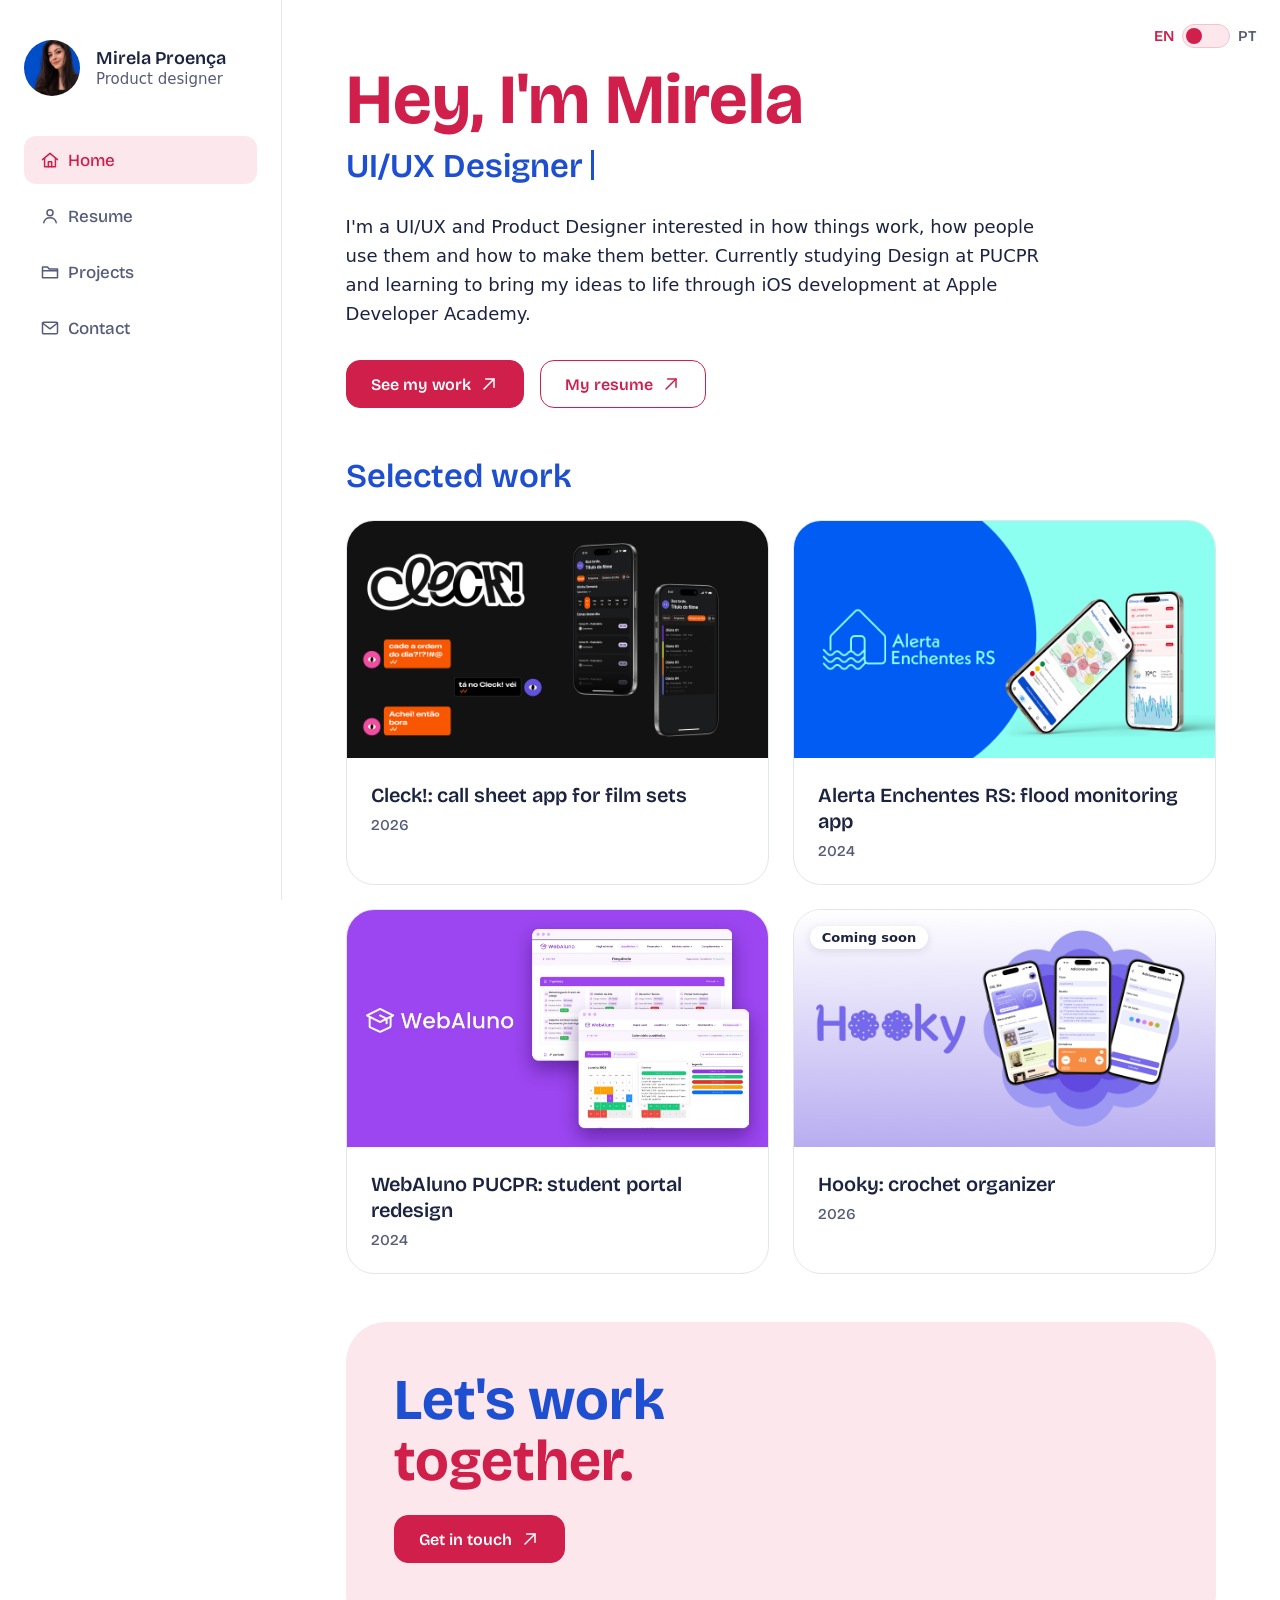
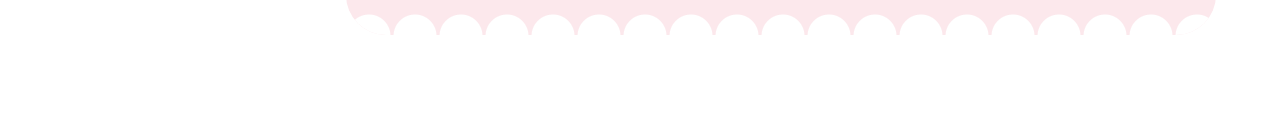
==== index.html @ 4e5e3536 "upload arquivos" ====
<!DOCTYPE html>
<html lang="en">
<head>
  <meta charset="UTF-8" />
  <meta name="viewport" content="width=device-width, initial-scale=1" />
  <title>Mirela Proença — UI/UX Designer</title>
  <meta name="description" content="Portfólio de Mirela Proença, UI/UX Designer." />

  <link rel="preconnect" href="https://fonts.googleapis.com" />
  <link rel="preconnect" href="https://fonts.gstatic.com" crossorigin />
  <link href="https://fonts.googleapis.com/css2?family=Bricolage+Grotesque:opsz,wght@12..96,200..800&display=swap" rel="stylesheet" />
  <link rel="stylesheet" href="styles.css" />
  <!-- about.css traz componentes compartilhados (stickers etc.) que a home também usa -->
  <link rel="stylesheet" href="about.css" />
  <link rel="stylesheet" href="home.css" />
</head>
<body>
  <div class="layout">

    <!-- ========== SIDEBAR ========== -->
    <aside class="sidebar">
      <a href="index.html" class="profile">
        <img class="profile__photo" src="assets/mirela.jpg" alt="Foto de Mirela Proença" />
        <div class="profile__info">
          <strong class="profile__name">Mirela Proença</strong>
          <span class="profile__role">Product designer</span>
        </div>
      </a>

      <nav class="nav" aria-label="Navegação principal">
        <a href="index.html" class="nav__item nav__item--active" aria-current="page">
          <svg viewBox="0 0 24 24" aria-hidden="true"><path d="M3 11.5 12 4l9 7.5"/><path d="M5.5 10v10h13V10"/><path d="M10 20v-6h4v6"/></svg>
          <span>Home</span>
        </a>
        <a href="about.html" class="nav__item">
          <svg viewBox="0 0 24 24" aria-hidden="true"><circle cx="12" cy="8" r="3.6"/><path d="M4.5 20c.8-4 3.7-6 7.5-6s6.7 2 7.5 6"/></svg>
          <span>Resume</span>
        </a>
        <a href="projects.html" class="nav__item">
          <svg viewBox="0 0 24 24" aria-hidden="true"><path d="M3 7.5V19h18V8.5H11L9 6H3z"/><path d="M3 10.5h18"/></svg>
          <span>Projects</span>
        </a>
        <a href="contact.html" class="nav__item">
          <svg viewBox="0 0 24 24" aria-hidden="true"><rect x="3" y="5" width="18" height="14" rx="1.5"/><path d="m3 6 9 7 9-7"/></svg>
          <span>Contact</span>
        </a>
      </nav>
    </aside>

    <!-- ========== CONTEÚDO ========== -->
    <main class="main">

      <!-- Hero -->
      <section class="hero">
        <h1 class="hero__title">Hey, I'm Mirela</h1>

        <!-- O cargo alterna sozinho; edite a lista em data-roles (separe com |) -->
        <h2 class="hero__subtitle" aria-label="UI/UX Designer, Product Designer, Mom to two schnauzers and a turtle">
          <span class="hero__role" data-roles="UI/UX Designer|Product Designer|Mom to two schnauzers and a turtle" aria-hidden="true">UI/UX Designer</span>
        </h2>

        <!-- EDITE: conte sua história com suas palavras -->
        <p class="hero__text">
          I'm a UI/UX and Product Designer interested in how things work, how people use them and how to make them better.
Currently studying Design at PUCPR and learning to bring my ideas to life through iOS development at Apple Developer Academy.
        </p>

        <div class="hero__actions">
          <a href="projects.html" class="btn btn--primary">
            See my work
            <svg viewBox="0 0 24 24" aria-hidden="true"><path d="M6 18 18 6"/><path d="M8 6h10v10"/></svg>
          </a>
          <a href="about.html" class="btn btn--outline">
            My resume
            <svg viewBox="0 0 24 24" aria-hidden="true"><path d="M6 18 18 6"/><path d="M8 6h10v10"/></svg>
          </a>
        </div>
      </section>

      <!-- Selected work -->
      <section class="works" aria-labelledby="works-title">
        <h2 id="works-title" class="works__title">Selected work</h2>

        <div class="works__grid">

          <a href="cleck.html" class="card">
            <div class="card__image">
              <img src="assets/projects/cleck-cover.jpg" alt="Cleck!: call sheet app for film sets" />
            </div>
            <div class="card__body">
              <h3 class="card__title">Cleck!: call sheet app for film sets</h3>
              <span class="card__year">2026</span>
            </div>
          </a>

          <a href="alerta-enchentes.html" class="card">
            <div class="card__image">
              <img src="assets/projects/alerta-cover.jpg" alt="Alerta Enchentes RS: flood monitoring app" />
            </div>
            <div class="card__body">
              <h3 class="card__title">Alerta Enchentes RS: flood monitoring app</h3>
              <span class="card__year">2024</span>
            </div>
          </a>

          <a href="webaluno.html" class="card">
            <div class="card__image">
              <img src="assets/projects/webaluno-cover.jpg" alt="WebAluno PUCPR: student portal redesign" />
            </div>
            <div class="card__body">
              <h3 class="card__title">WebAluno PUCPR: student portal redesign</h3>
              <span class="card__year">2024</span>
            </div>
          </a>

          <div class="card card--soon">
            <span class="card__badge">Coming soon</span>
            <div class="card__image">
              <img src="assets/projects/hooky-cover.jpg" alt="Hooky: crochet organizer" />
            </div>
            <div class="card__body">
              <h3 class="card__title">Hooky: crochet organizer</h3>
              <span class="card__year">2026</span>
            </div>
          </div>
        </div>
      </section>

      <!-- CTA final -->
      <section class="cta gallery-cta" aria-labelledby="cta-title">
        <div class="cta__content">
          <h2 id="cta-title" class="cta__title">
            Let's work<br /><span>together.</span>
          </h2>
          <a href="contact.html" class="btn btn--primary">
            Get in touch
            <svg viewBox="0 0 24 24" aria-hidden="true"><path d="M6 18 18 6"/><path d="M8 6h10v10"/></svg>
          </a>
        </div>
      </section>

    </main>
  </div>

  <script src="i18n.js"></script>
  <script src="home.js"></script>
</body>
</html>
---- styles.css ----
/* ==========================================================
   Portfólio — Mirela Proença
   Ajuste as cores e a fonte nas variáveis abaixo.
   ========================================================== */

:root {
  /* Cores (valores aproximados do protótipo — confira no Figma) */
  --red: #cf1f4a;
  --red-soft: #fce8ec;       /* fundo do item ativo */
  --pink-border: #f3c3ce;    /* bordas rosa claras */
  --pink-text: #c2415f;      /* texto/ícones dos itens inativos */
  --blue: #1f4fd1;
  --gray: #ababab;           /* placeholder de imagem */
  --text: #1c2340;          /* texto corrido */
  --ink-soft: #565c78;      /* texto secundário */
  --surface: #f6f6fa;       /* fundo neutro de apoio */
  --line: #e4e4ec;
  --bg: #fff;

  /* Tipografia */
  --font: "Bricolage Grotesque", system-ui, sans-serif;   /* títulos, menu, botões, stickers */
  --font-body: -apple-system, BlinkMacSystemFont, "SF Pro Text", "SF Pro Display", system-ui, "Segoe UI", sans-serif;   /* corpo de texto (SF Pro) */
  
  /* Layout */
  --sidebar-w: 22%;
  --radius-lg: 40px;
  --radius-md: 28px;
  --radius-sm: 18px;

  /* Escala de texto: use sempre estes tamanhos */
  --fs-xs: 0.8125rem;   /* etiquetas */
  --fs-sm: 0.9375rem;   /* legendas e apoio */
  --fs-body: 1.125rem;  /* texto corrido */
  --fs-h3: 1.25rem;     /* títulos de cards e etapas */
  --fs-h2: clamp(1.75rem, 2.6vw, 2.25rem);   /* títulos de seção */
  --lh-body: 1.6;
  --section-gap: var(--space-6);

  /* Grid de 8 pontos: todo espaçamento é múltiplo de 8.
     O meio-passo (4 e 12) só entra em elementos pequenos, como tags. */
  --space-half: 4px;
  --space-1: 8px;
  --space-1-5: 12px;
  --space-2: 16px;
  --space-3: 24px;
  --space-4: 32px;
  --space-5: 40px;
  --space-6: 48px;
  --space-7: 56px;
  --space-8: 64px;
  --space-9: 72px;
  --space-10: 80px;
}

*, *::before, *::after { box-sizing: border-box; }

html { scroll-behavior: smooth; }

body {
  margin: 0;
  font-family: var(--font-body);
  color: var(--text);
  background: var(--bg);
  -webkit-font-smoothing: antialiased;
}

/* Bricolage Grotesque só em títulos e elementos de destaque; o resto é SF Pro */
h1, h2, h3, h4,
.nav__item,
.sticker,
.profile__name,
.card__year { font-family: var(--font); }

a { color: inherit; text-decoration: none; }

a:focus-visible,
button:focus-visible { outline: 3px solid var(--blue); outline-offset: 3px; }
img { max-width: 100%; display: block; }

svg {
  width: 1.25em;
  height: 1.25em;
  fill: none;
  stroke: currentColor;
  stroke-width: 1.8;
  stroke-linecap: round;
  stroke-linejoin: round;
  flex: none;
}

/* ---------- Layout geral ---------- */

.layout {
  display: grid;
  grid-template-columns: minmax(240px, var(--sidebar-w)) 1fr;
  min-height: 100vh;
}

/* ---------- Sidebar ---------- */

.sidebar {
  position: sticky;
  top: 0;
  height: 100vh;
  padding: var(--space-5) var(--space-3);
  border-right: 1px solid var(--line);
  display: flex;
  flex-direction: column;
  gap: var(--space-5);
}

.profile {
  display: flex;
  align-items: center;
  gap: var(--space-2);
}

.profile__photo {
  width: 56px;
  height: 56px;
  border-radius: 50%;
  object-fit: cover;
  background: var(--red-soft); /* aparece se a foto não carregar */
}

.profile__info { display: flex; flex-direction: column; line-height: 1.25; }
.profile__name { font-size: 1.125rem; font-weight: 600; }
.profile__role { font-size: var(--fs-sm); font-weight: 400; color: var(--ink-soft); }

.nav { display: flex; flex-direction: column; gap: var(--space-1); }

.nav__item {
  display: flex;
  align-items: center;
  gap: var(--space-1);
  padding: 0 var(--space-2);
  font-size: 1.0625rem;
  font-weight: 500;
  color: var(--ink-soft);
  border-radius: 12px;
  transition: background 0.2s, color 0.2s;
  min-height: 48px;
}

.nav__item svg { width: 1.25rem; height: 1.25rem; }

.nav__item:hover {
  background: var(--surface);
  color: var(--text);
}

.nav__item--active {
  background: var(--red-soft);
  color: var(--red);
}

/* ---------- Conteúdo principal ---------- */

.main {
  padding: var(--space-8) var(--space-8) var(--space-10);
  max-width: 1200px;
}

/* ---------- Hero ---------- */

.hero__title {
  margin: 0;
  font-size: clamp(2.75rem, 5.5vw, 4.5rem);
  font-weight: 700;
  line-height: 1.05;
  color: var(--red);
}

.hero__subtitle {
  margin: var(--space-1) 0 0;
  min-height: 1.3em; /* o efeito de digitação não empurra a página */
  font-size: clamp(1.5rem, 2.6vw, 2.25rem);
  font-weight: 600;
  color: var(--blue);
}

.hero__text {
  margin: var(--space-3) 0 0;
  max-width: 62ch;
  font-size: var(--fs-body);
  line-height: var(--lh-body);
  color: var(--text);
}

.hero__actions {
  display: flex;
  flex-wrap: wrap;
  gap: var(--space-2);
  margin-top: var(--space-4);
}

.btn {
  display: inline-flex;
  align-items: center;
  gap: var(--space-1);
  padding: 0 var(--space-3);
  font-family: var(--font);
  font-size: 1rem;
  font-weight: 600;
  border-radius: 14px;
  border: 1.5px solid var(--red);
  transition: transform 0.15s, background 0.2s, color 0.2s;
  min-height: 48px;
}

.btn:hover { transform: translateY(-2px); }

.btn--primary { background: var(--red); color: #fff; }
.btn--primary:hover { background: #ad1a3e; }

.btn--outline { background: transparent; color: var(--red); }
.btn--outline:hover { background: var(--red-soft); }

/* ---------- Recent works ---------- */

.works {
  margin-top: var(--section-gap);
}

.works__title {
  margin: 0 0 var(--space-3);
  font-size: var(--fs-h2);
  font-weight: 600;
  color: var(--blue);
}

.works__grid {
  display: grid;
  grid-template-columns: repeat(2, minmax(0, 1fr));
  gap: var(--space-3);
}

.card {
  display: flex;
  flex-direction: column;
  background: #fff;
  border: 1px solid var(--line);
  border-radius: var(--radius-md);
  overflow: hidden;
  transition: transform 0.2s, box-shadow 0.2s;
}

.card:hover {
  transform: translateY(-4px);
  box-shadow: 0 12px 28px rgba(28, 35, 64, 0.12);
}

.card__image {
  position: relative;
  display: grid;
  place-items: center;
  aspect-ratio: 1.9 / 1;
  background: var(--surface);
}

/* Enquanto o projeto não tem imagem, o card mostra uma capa com o nome.
   Ao colocar a <img>, a capa some sozinha. */
.card__image:not(:has(img)) {
  background-image: radial-gradient(rgba(255, 255, 255, 0.18) 1.5px, transparent 1.6px);
  background-size: 22px 22px;
  font-family: var(--font);
  font-size: clamp(1.75rem, 3vw, 2.5rem);
  font-weight: 700;
  text-align: center;
}
.card[href="cleck.html"] .card__image:not(:has(img)) { background-color: var(--blue); color: #fff; }
.card[href="cleck.html"] .card__image:not(:has(img))::after { content: "Cleck!"; }
.card[href="alerta-enchentes.html"] .card__image:not(:has(img)) { background-color: #1a2f8f; color: #fff; }
.card[href="alerta-enchentes.html"] .card__image:not(:has(img))::after { content: "Alerta Enchentes RS"; padding: 0 var(--space-3); }
.card[href="webaluno.html"] .card__image:not(:has(img)) { background-color: #f6c445; color: var(--text); }
.card[href="webaluno.html"] .card__image:not(:has(img))::after { content: "WebAluno"; }
.card--soon .card__image:not(:has(img)) { background-color: var(--red-soft); color: var(--red); background-image: none; }
.card--soon .card__image:not(:has(img))::after { content: "Hooky"; }

/* projeto ainda em andamento: não é link */
.card--soon { position: relative; cursor: default; }
.card--soon:hover { transform: none; box-shadow: none; }

.card__badge {
  position: absolute;
  top: var(--space-2);
  left: var(--space-2);
  z-index: 1;
  padding: var(--space-half) var(--space-1-5);
  font-size: var(--fs-xs);
  font-weight: 600;
  color: var(--text);
  background: #fff;
  border-radius: 999px;
  box-shadow: 0 2px 8px rgba(28, 35, 64, 0.12);
}

.card__image img { width: 100%; height: 100%; object-fit: cover; }

.card__body { padding: var(--space-3); }

.card__title {
  margin: 0;
  font-size: var(--fs-h3);
  font-weight: 600;
  line-height: 1.3;
  color: var(--text);
}

.card__year {
  display: block;
  margin-top: var(--space-1);
  font-size: var(--fs-sm);
  font-weight: 500;
  color: var(--ink-soft);
}

/* ---------- Responsivo ---------- */

@media (max-width: 1000px) {
  .main { padding: var(--space-8) var(--space-5) var(--space-10); }
  .works__grid { grid-template-columns: 1fr; }
}

@media (max-width: 800px) {
  :root { --section-gap: var(--space-5); }

  .layout { grid-template-columns: 1fr; align-content: start; }

  .sidebar {
    position: static;
    height: auto;
    padding: var(--space-3);
    gap: var(--space-3);
    border-right: 0;
    border-bottom: 1px solid var(--line);
  }

  .nav {
    flex-direction: row;
    flex-wrap: wrap;
    gap: var(--space-1);
  }

  .profile { padding-right: calc(var(--space-1) * 13); } /* espaço para a chave de idioma */
  .nav__item { padding: 0 var(--space-1); font-size: var(--fs-sm); gap: var(--space-1); min-height: 40px; }
  .nav__item svg { width: 1.2rem; height: 1.2rem; }

  .main { padding: var(--space-5) var(--space-3) var(--space-7); }
}
---- about.css ----
/* ==========================================================
   Página About me — usa as variáveis e componentes do styles.css
   ========================================================== */

:root {
  --yellow: #f6c445;
  --navy: #1a2f8f;
  /* asterisco usado como marcador da timeline (vira máscara, então segue a cor de fundo) */
  --asterisk: url("data:image/svg+xml,%3Csvg xmlns='http://www.w3.org/2000/svg' viewBox='0 0 24 24'%3E%3Cpath d='M12 2.5v19M3.8 7.2l16.4 9.6M3.8 16.8l16.4-9.6' stroke='black' stroke-width='3.6' stroke-linecap='round' fill='none'/%3E%3C/svg%3E");
}

.about { display: flex; flex-direction: column; gap: var(--section-gap); }

.about__intro .btn { margin-top: var(--space-3); }

.about__grid {
  display: grid;
  grid-template-columns: minmax(0, 1fr) minmax(0, 1.25fr);
  gap: var(--space-6);
  align-items: start;
}

.about__grid--even { grid-template-columns: repeat(2, minmax(0, 1fr)); }

.block__title {
  margin: 0 0 var(--space-3);
  font-size: var(--fs-h2);
  font-weight: 600;
  color: var(--blue);
}

/* ---------- Timeline ---------- */

.timeline {
  list-style: none;
  margin: 0;
  padding: 0;
  display: flex;
  flex-direction: column;
  gap: var(--space-4);
}

.timeline__item {
  position: relative;
  display: flex;
  flex-direction: column;
  gap: var(--space-half);
  padding-left: var(--space-4);
  font-size: var(--fs-body);
  line-height: var(--lh-body);
}

/* marcador: asterisco azul */
.timeline__star {
  position: absolute;
  left: 0;
  top: 0;
  width: 24px;
  height: 24px;
  background: var(--blue);
  -webkit-mask: var(--asterisk) center / contain no-repeat;
  mask: var(--asterisk) center / contain no-repeat;
}

.timeline__date { font-size: var(--fs-sm); font-weight: 600; color: var(--red); }
.timeline__role { font-family: var(--font); font-size: var(--fs-h3); line-height: 1.3; font-weight: 600; color: var(--blue); }
.timeline__place { color: var(--text); }

/* tags rosa (ex.: User Research, SwiftUI) */
.tags {
  list-style: none;
  margin: var(--space-1) 0 0;
  padding: 0;
  display: flex;
  flex-wrap: wrap;
  gap: var(--space-1);
}

.tags li {
  padding: var(--space-half) var(--space-1-5);
  font-size: var(--fs-xs);
  font-weight: 600;
  color: var(--red);
  background: var(--red-soft);
  border-radius: 999px;
}

/* ---------- Licenças e certificados, agrupados por área ---------- */

.cert-groups {
  display: grid;
  grid-template-columns: repeat(2, minmax(0, 1fr));
  gap: var(--space-3);
}

.cert-group {
  padding: var(--space-4);
  border: 1px solid var(--line);
  border-radius: var(--radius-md);
}

.cert-group__title {
  margin: 0 0 var(--space-2);
  font-size: var(--fs-h3);
  font-weight: 600;
  color: var(--blue);
}

.certs {
  list-style: none;
  margin: 0;
  padding: 0;
  display: flex;
  flex-direction: column;
  gap: var(--space-2);
}

.cert { display: flex; flex-direction: column; gap: var(--space-half); }

.cert__name { font-size: 1rem; font-weight: 500; line-height: 1.4; color: var(--text); }

.cert__meta { font-size: var(--fs-sm); color: var(--ink-soft); }

/* ---------- Software (ícones alinhados) ---------- */

.logos {
  list-style: none;
  margin: 0;
  padding: 0;
  display: grid;
  grid-template-columns: repeat(4, 64px);
  gap: var(--space-3);
}

.logos img { display: block; width: 64px; height: 64px; object-fit: contain; }

/* ---------- Personal skills ---------- */

.pills {
  list-style: none;
  margin: 0;
  padding: 0;
  display: flex;
  flex-wrap: wrap;
  gap: var(--space-1);
}

.pills li {
  padding: var(--space-1) var(--space-2);
  font-size: var(--fs-sm);
  font-weight: 500;
  color: var(--text);
  background: var(--surface);
  border-radius: 999px;
}

/* skills técnicas: mesma pílula, em azul */
.pills--accent li {
  font-weight: 600;
  color: var(--blue);
  background: #d7e1fa;
}

/* ---------- CTA "Let's work together" ---------- */

.cta {
  position: relative;
  display: grid;
  grid-template-columns: minmax(0, 0.9fr) minmax(0, 1.1fr);
  align-items: center;
  gap: var(--space-4);
  padding: var(--space-6) var(--space-6) var(--space-9);
  background: var(--red-soft);
  border-radius: var(--radius-lg);
  overflow: hidden;
}

/* borda "nuvem" na base */
.cta::after {
  content: "";
  position: absolute;
  left: 0; right: 0; bottom: -1px;
  height: 24px;
  background: radial-gradient(circle at 50% 100%, #fff 0 21px, transparent 22px) 0 0 / 46px 24px repeat-x;
}

.cta__art {
  min-height: 220px;
  display: grid;
  place-items: center;
  border: 2px dashed var(--pink-border);
  border-radius: var(--radius-md);
  color: var(--pink-text);
  font-weight: 600;
}
.cta__art img { width: 100%; height: auto; }

/* sem ilustração, o espaço some e o texto ocupa a largura toda */
.cta__art:not(:has(img)) { display: none; }
.cta:not(:has(img)) { grid-template-columns: 1fr; }

.cta__content { display: flex; flex-direction: column; align-items: flex-start; gap: var(--space-3); }

.cta__title {
  margin: 0;
  font-size: clamp(2.25rem, 4.5vw, 3.75rem);
  font-weight: 700;
  line-height: 1.05;
  color: var(--blue);
}
.cta__title span { color: var(--red); }

/* ---------- Movimento reduzido ---------- */

@media (prefers-reduced-motion: reduce) {
  .app { transition: none; }
  .app:hover { transform: none; }
}

/* ---------- Responsivo ---------- */

@media (max-width: 1000px) {
  .about__grid,
  .about__grid--even { grid-template-columns: 1fr; gap: var(--space-6); }
  .cert-groups { grid-template-columns: 1fr; }
}

@media (max-width: 800px) {
  .cta { grid-template-columns: 1fr; padding: var(--space-4) var(--space-3) var(--space-8); }
  .cta__art { min-height: 160px; }
  .cert-group { padding: var(--space-3); }
  .logos { grid-template-columns: repeat(4, 56px); gap: var(--space-2); }
  .logos img { width: 56px; height: 56px; }
}
---- home.css ----
/* ==========================================================
   Home — recursos extras (usa variáveis do styles.css
   e os stickers do about.css)
   ========================================================== */

/* ---------- Hero: cargo que alterna ---------- */

.hero__role::after {
  content: "";
  display: inline-block;
  width: 3px;
  height: 0.9em;
  margin-left: var(--space-1);
  background: var(--blue);
  vertical-align: -0.1em;
  animation: blink 1s steps(1) infinite;
}

@keyframes blink { 50% { opacity: 0; } }

/* ---------- A little about me ---------- */

.me { margin-top: var(--section-gap); }

.cta { margin-top: var(--section-gap); }

.me__grid {
  display: grid;
  grid-template-columns: repeat(2, minmax(0, 1fr));
  gap: var(--space-3);
}

.me-card {
  padding: var(--space-4);
  background: #fff;
  border: 1px solid var(--line);
  border-radius: var(--radius-md);
}

.me-card--now { background: var(--red-soft); border-color: transparent; }

.me-card__title {
  margin: 0 0 var(--space-2);
  font-size: var(--fs-h3);
  font-weight: 600;
  color: var(--blue);
}

/* "Right now" */
.now {
  list-style: none;
  margin: 0;
  padding: 0;
  display: flex;
  flex-direction: column;
  gap: var(--space-2);
  font-size: 1rem;
  line-height: 1.4;
  color: var(--text);
}

.now li { display: flex; flex-wrap: wrap; align-items: center; gap: var(--space-1); }

.now__label {
  padding: var(--space-half) var(--space-1-5);
  font-size: var(--fs-xs);
  font-weight: 600;
  color: var(--red);
  background: #fff;
  border-radius: 999px;
}

/* "Things I love" — stickers menores */
.stickers--small { gap: var(--space-2); justify-content: flex-start; }

.stickers--small .sticker {
  padding: var(--space-1) var(--space-2);
  font-size: 0.85rem;
  border-width: 2.5px;
  box-shadow: 0 0 0 4px var(--ring);
}

/* ---------- Cartas que viram ---------- */

.flips {
  display: grid;
  grid-template-columns: repeat(3, minmax(0, 1fr));
  gap: var(--space-3);
  margin-top: var(--space-3);
}

.flip {
  appearance: none;
  padding: 0;
  border: 0;
  background: none;
  font: inherit;
  color: inherit;
  text-align: center;
  cursor: pointer;
  perspective: 900px;
  aspect-ratio: 4 / 3;
}

.flip:focus-visible { outline: 3px solid var(--red); outline-offset: 4px; border-radius: var(--radius-md); }

.flip__inner {
  position: relative;
  display: block;
  width: 100%;
  height: 100%;
  transform-style: preserve-3d;
  transition: transform 0.6s cubic-bezier(.3, 1.3, .5, 1);
}

.flip[aria-pressed="true"] .flip__inner { transform: rotateY(180deg); }

.flip__face {
  position: absolute;
  inset: 0;
  display: flex;
  flex-direction: column;
  align-items: center;
  justify-content: center;
  gap: var(--space-1);
  padding: var(--space-3);
  font-family: var(--font);
  font-size: 1.35rem;
  font-weight: 700;
  line-height: 1.15;
  color: #fff;
  border-radius: var(--radius-md);
  backface-visibility: hidden;
  -webkit-backface-visibility: hidden;
}

.flip__face small {
  font-family: var(--font-body);
  font-size: 0.8rem;
  font-weight: 500;
  opacity: 0.85;
}

.flip__front { background: var(--blue); }
.flip__back  { background: var(--red); transform: rotateY(180deg); }

.flip:nth-child(2) .flip__front { background: var(--pink-text); }
.flip:nth-child(2) .flip__back  { background: var(--blue); }

.flip:nth-child(3) .flip__front { background: var(--yellow); color: var(--text); }
.flip:nth-child(3) .flip__back  { background: var(--navy); }

/* ---------- Movimento reduzido ---------- */

@media (prefers-reduced-motion: reduce) {
  .hero__role::after { animation: none; }
  .flip__inner { transition: none; }
}

/* ---------- Responsivo ---------- */

@media (max-width: 1000px) {
  .me__grid { grid-template-columns: 1fr; }
}

@media (max-width: 700px) {
  .flips { grid-template-columns: 1fr; }
  .flip { aspect-ratio: auto; height: 150px; }
  .me-card { padding: var(--space-3); }
  .hero__subtitle { min-height: 2.5em; }   /* reserva 2 linhas: frases longas não empurram o resto da página */
}
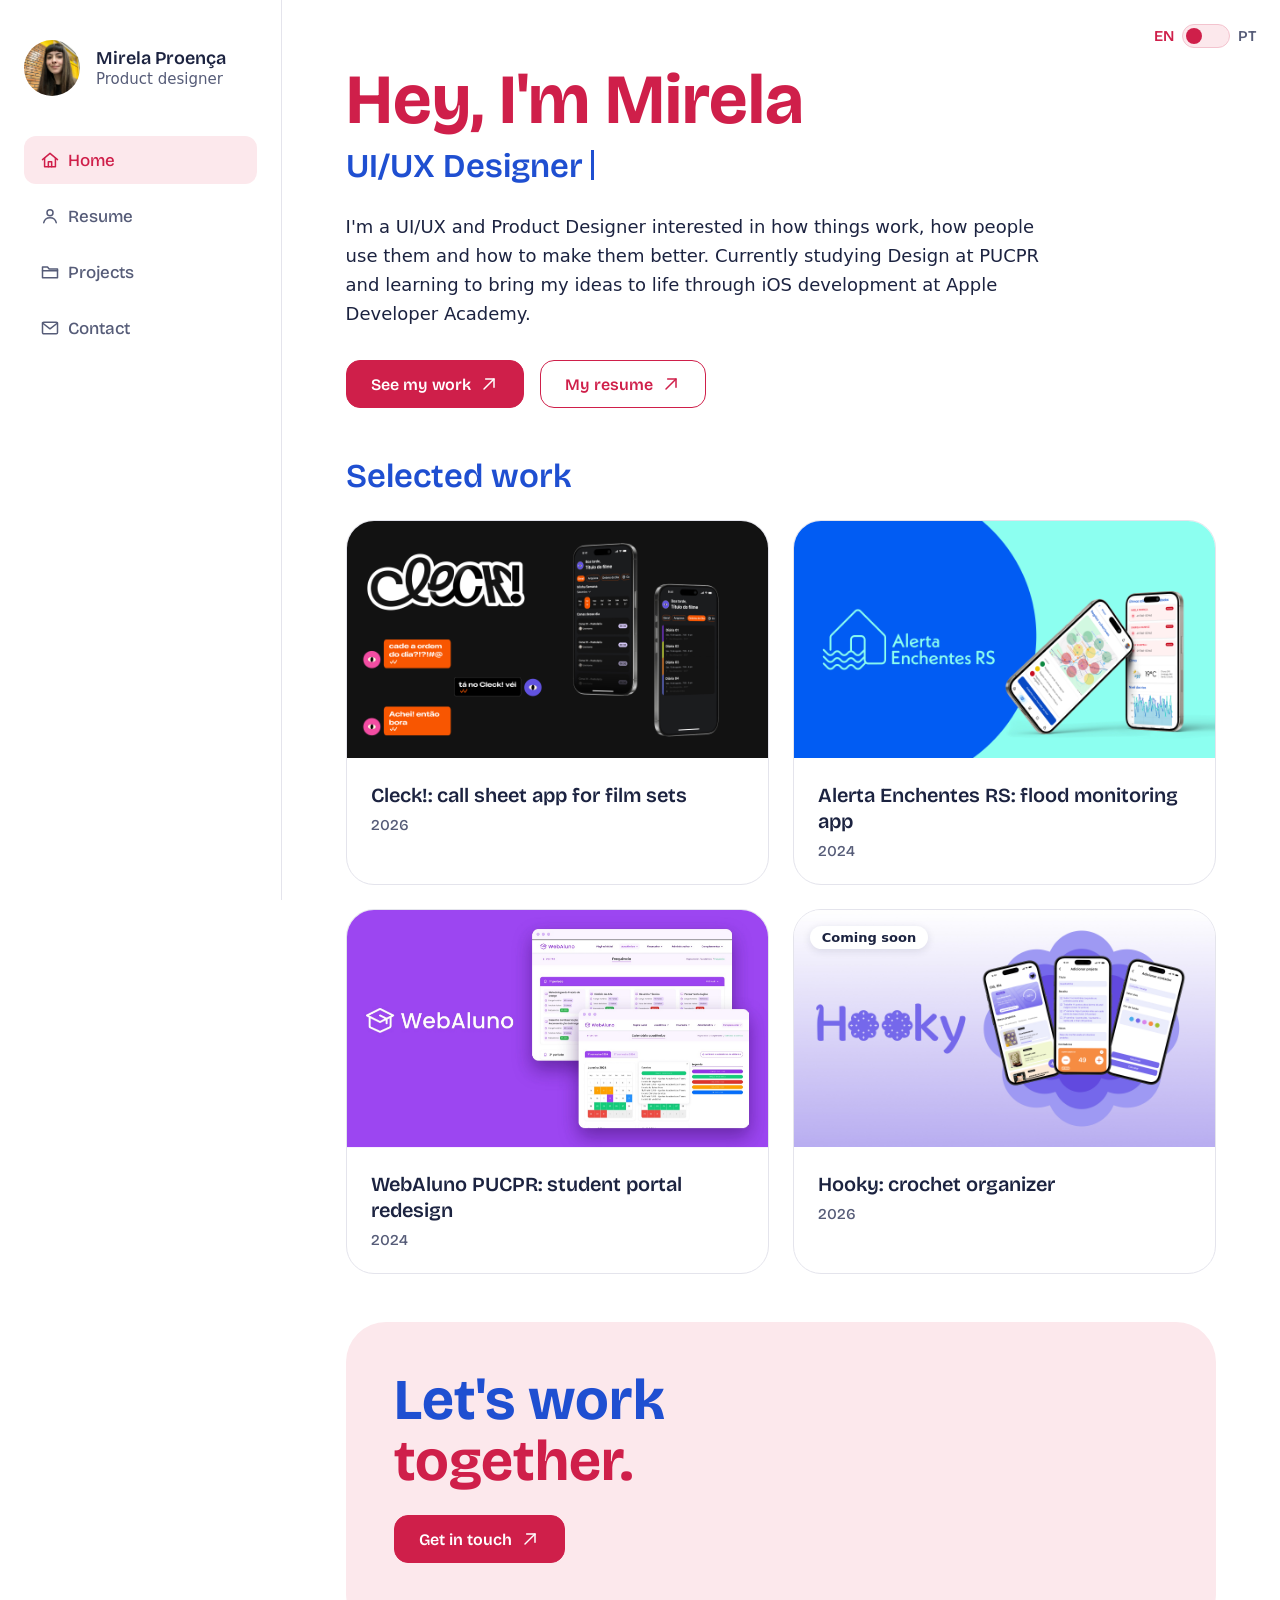
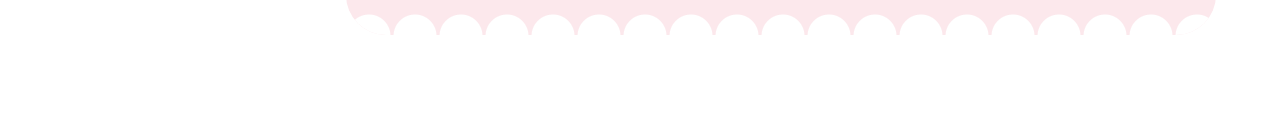
==== commit f618d163: "foto" ====
--- a/index.html
+++ b/index.html
@@ -20,7 +20,7 @@
     <!-- ========== SIDEBAR ========== -->
     <aside class="sidebar">
       <a href="index.html" class="profile">
-        <img class="profile__photo" src="assets/mirela.jpg" alt="Foto de Mirela Proença" />
+        <img class="profile__photo" src="assets/mirela.jpeg" alt="Foto de Mirela Proença" />
         <div class="profile__info">
           <strong class="profile__name">Mirela Proença</strong>
           <span class="profile__role">Product designer</span>
